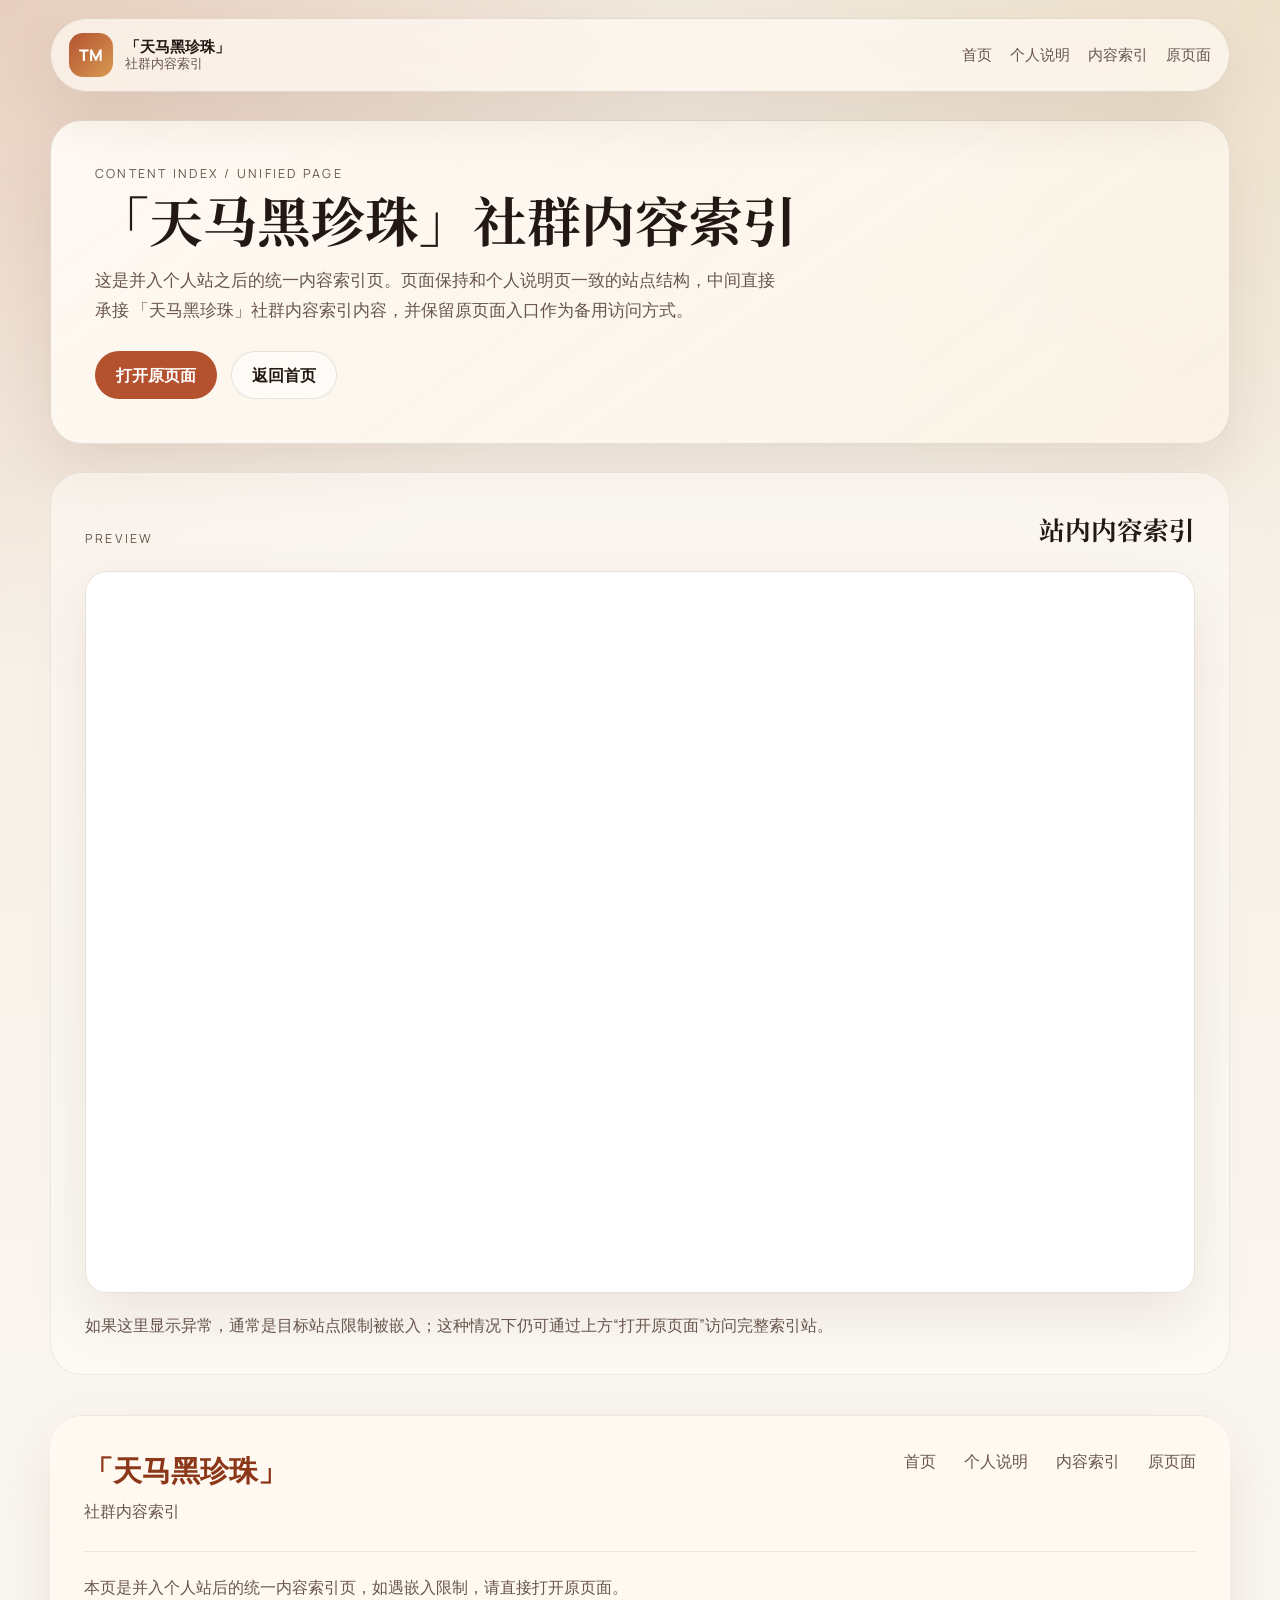
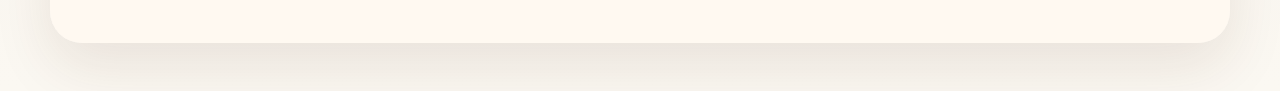
==== content-index.html @ 1438f0da "Integrate content index into site" ====
<!DOCTYPE html>
<html lang="zh-CN">
  <head>
    <meta charset="UTF-8" />
    <meta name="viewport" content="width=device-width, initial-scale=1.0" />
    <title>「天马黑珍珠」社群内容索引</title>
    <meta
      name="description"
      content="站内独立页面预览「天马黑珍珠」社群内容索引。"
    />
    <link rel="preconnect" href="https://fonts.googleapis.com" />
    <link rel="preconnect" href="https://fonts.gstatic.com" crossorigin />
    <link
      href="https://fonts.googleapis.com/css2?family=Manrope:wght@400;500;700;800&family=Noto+Serif+SC:wght@400;600;700&display=swap"
      rel="stylesheet"
    />
    <link rel="stylesheet" href="./styles.css" />
  </head>
  <body>
    <div class="page-shell">
      <header class="site-header">
        <a class="brand" href="./index.html">
          <span class="brand-mark">TM</span>
          <span class="brand-copy">
            <strong>「天马黑珍珠」</strong>
            <small>社群内容索引</small>
          </span>
        </a>
        <nav class="top-nav">
          <a href="./index.html">首页</a>
          <a href="./profile.html">个人说明</a>
          <a href="./content-index.html">内容索引</a>
          <a href="https://yema-29129.github.io/tianmaheizhenzhu/" target="_blank" rel="noreferrer">原页面</a>
        </nav>
      </header>

      <main>
        <section class="hero hero-single">
          <div class="hero-copy">
            <p class="eyebrow">Content Index / Unified Page</p>
            <h1>「天马黑珍珠」社群内容索引</h1>
            <p class="hero-text">
              这是并入个人站之后的统一内容索引页。页面保持和个人说明页一致的站点结构，中间直接承接
              「天马黑珍珠」社群内容索引内容，并保留原页面入口作为备用访问方式。
            </p>
            <div class="hero-actions">
              <a class="button primary" href="https://yema-29129.github.io/tianmaheizhenzhu/" target="_blank" rel="noreferrer">打开原页面</a>
              <a class="button secondary" href="./index.html">返回首页</a>
            </div>
          </div>
        </section>

        <section class="section embed-section">
          <div class="section-heading">
            <p class="section-kicker">Preview</p>
            <h2>站内内容索引</h2>
          </div>
          <div class="embed-frame-shell">
            <iframe
              class="embed-frame"
              src="https://yema-29129.github.io/tianmaheizhenzhu/"
              title="天马黑珍珠社群内容索引"
              loading="lazy"
              referrerpolicy="no-referrer"
            ></iframe>
          </div>
          <p class="embed-note">如果这里显示异常，通常是目标站点限制被嵌入；这种情况下仍可通过上方“打开原页面”访问完整索引站。</p>
        </section>
      </main>

      <footer class="site-footer">
        <div class="footer-brand">
          <strong>「天马黑珍珠」</strong>
          <span>社群内容索引</span>
        </div>
        <nav class="footer-nav">
          <a href="./index.html">首页</a>
          <a href="./profile.html">个人说明</a>
          <a href="./content-index.html">内容索引</a>
          <a href="https://yema-29129.github.io/tianmaheizhenzhu/" target="_blank" rel="noreferrer">原页面</a>
        </nav>
        <div class="footer-meta">
          <p>本页是并入个人站后的统一内容索引页，如遇嵌入限制，请直接打开原页面。</p>
        </div>
      </footer>
    </div>
  </body>
</html>
---- styles.css ----
:root {
  --bg: #f7f1e8;
  --bg-soft: #fffaf2;
  --surface: rgba(255, 248, 240, 0.84);
  --surface-strong: #fffdf8;
  --text: #241815;
  --muted: #68554e;
  --line: rgba(54, 28, 18, 0.12);
  --accent: #b4522f;
  --accent-strong: #8c3717;
  --shadow: 0 24px 60px rgba(80, 36, 16, 0.1);
  --radius-xl: 32px;
  --radius-lg: 22px;
  --radius-md: 16px;
  --container: 1180px;
}

* {
  box-sizing: border-box;
}

html {
  scroll-behavior: smooth;
}

body {
  margin: 0;
  color: var(--text);
  background:
    radial-gradient(circle at top left, rgba(180, 82, 47, 0.18), transparent 32%),
    radial-gradient(circle at top right, rgba(209, 166, 87, 0.15), transparent 28%),
    linear-gradient(180deg, #f3ebdf 0%, #f7f1e8 40%, #fbf8f2 100%);
  font-family: "Manrope", sans-serif;
}

img {
  display: block;
  max-width: 100%;
}

a {
  color: inherit;
  text-decoration: none;
}

.page-shell {
  width: min(var(--container), calc(100% - 32px));
  margin: 0 auto;
  padding: 18px 0 48px;
}

.site-header {
  position: sticky;
  top: 16px;
  z-index: 10;
  display: flex;
  align-items: center;
  justify-content: space-between;
  gap: 20px;
  padding: 14px 18px;
  background: rgba(255, 250, 242, 0.7);
  backdrop-filter: blur(16px);
  border: 1px solid var(--line);
  border-radius: 999px;
  box-shadow: var(--shadow);
}

.brand {
  display: inline-flex;
  align-items: center;
  gap: 12px;
}

.brand-mark {
  display: grid;
  place-items: center;
  width: 44px;
  height: 44px;
  border-radius: 14px;
  background: linear-gradient(135deg, var(--accent), #d89a52);
  color: #fff;
  font-weight: 800;
}

.brand-copy {
  display: flex;
  flex-direction: column;
  line-height: 1.1;
}

.brand-copy strong {
  font-size: 0.95rem;
}

.brand-copy small,
.top-nav a,
.section-kicker,
.content-kicker,
.eyebrow,
.panel-label {
  color: var(--muted);
}

.top-nav {
  display: flex;
  flex-wrap: wrap;
  gap: 18px;
}

.top-nav a {
  font-size: 0.95rem;
}

.hero,
.section,
.content-block {
  margin-top: 28px;
}

.hero {
  display: grid;
  grid-template-columns: 1.25fr 0.75fr;
  gap: 24px;
  padding: 44px;
  border: 1px solid var(--line);
  border-radius: var(--radius-xl);
  background: linear-gradient(145deg, rgba(255, 252, 246, 0.92), rgba(251, 243, 230, 0.85));
  box-shadow: var(--shadow);
}

.hero-single {
  grid-template-columns: 1fr;
}

.hero h1,
.section-heading h2,
.content-head h3,
.note-card h3,
.guide-card h3,
.profile-card h3 {
  font-family: "Noto Serif SC", serif;
}

.hero h1 {
  margin: 8px 0 16px;
  font-size: clamp(2.2rem, 4.2vw, 4.6rem);
  line-height: 1.08;
}

.hero-text {
  max-width: 680px;
  font-size: 1.05rem;
  line-height: 1.8;
  color: var(--muted);
}

.hero-actions {
  display: flex;
  flex-wrap: wrap;
  gap: 14px;
  margin-top: 26px;
}

.button {
  display: inline-flex;
  align-items: center;
  justify-content: center;
  min-height: 48px;
  padding: 0 20px;
  border-radius: 999px;
  border: 1px solid transparent;
  font-weight: 700;
}

.button.primary {
  background: var(--accent);
  color: #fff;
}

.button.secondary {
  border-color: var(--line);
  background: rgba(255, 255, 255, 0.55);
}

.hero-stats {
  display: grid;
  grid-template-columns: repeat(3, minmax(0, 1fr));
  gap: 12px;
  margin: 28px 0 0;
  padding: 0;
  list-style: none;
}

.hero-stats li,
.panel-card,
.note-card,
.quote-card,
.guide-card,
.qr-card,
.link-card,
.contact-card,
.content-block,
.profile-card {
  border: 1px solid var(--line);
  background: var(--surface);
  backdrop-filter: blur(10px);
  box-shadow: var(--shadow);
}

.hero-stats li {
  padding: 18px;
  border-radius: var(--radius-md);
}

.hero-stats strong {
  display: block;
  font-size: 1.4rem;
}

.hero-stats span {
  color: var(--muted);
  font-size: 0.92rem;
}

.hero-panel {
  display: flex;
}

.hero-quick-grid {
  display: grid;
  grid-template-columns: repeat(2, minmax(0, 1fr));
  gap: 14px;
  width: 100%;
}

.quick-card {
  display: flex;
  flex-direction: column;
  gap: 10px;
  min-height: 190px;
  padding: 22px;
  border: 1px solid var(--line);
  border-radius: var(--radius-lg);
  background: rgba(255, 252, 246, 0.9);
  box-shadow: var(--shadow);
  transition: transform 180ms ease, border-color 180ms ease;
}

.quick-card:hover {
  transform: translateY(-4px);
  border-color: rgba(180, 82, 47, 0.35);
}

.quick-card strong {
  font-family: "Noto Serif SC", serif;
  font-size: 1.35rem;
}

.quick-card small,
.quick-kicker {
  color: var(--muted);
  line-height: 1.7;
}

.quick-kicker {
  text-transform: uppercase;
  letter-spacing: 0.14em;
  font-size: 0.75rem;
}

.quick-card-strong {
  background: linear-gradient(160deg, rgba(180, 82, 47, 0.94), rgba(155, 76, 42, 0.9));
  color: #fff7f2;
}

.quick-card-strong .quick-kicker,
.quick-card-strong small {
  color: rgba(255, 247, 242, 0.84);
}

.panel-card {
  align-self: stretch;
  width: 100%;
  padding: 26px;
  border-radius: var(--radius-lg);
}

.panel-card ul {
  margin: 18px 0 0;
  padding-left: 20px;
  color: var(--muted);
  line-height: 1.8;
}

.section {
  padding: 34px;
  border-radius: var(--radius-xl);
  background: rgba(255, 253, 249, 0.52);
  border: 1px solid rgba(54, 28, 18, 0.08);
}

.section-heading {
  display: flex;
  align-items: end;
  justify-content: space-between;
  gap: 20px;
  margin-bottom: 24px;
}

.section-heading h2,
.content-head h3 {
  margin: 4px 0 0;
  font-size: clamp(1.5rem, 2vw, 2.4rem);
}

.section-kicker,
.content-kicker,
.eyebrow {
  margin: 0;
  text-transform: uppercase;
  letter-spacing: 0.18em;
  font-size: 0.78rem;
}

.intro-grid {
  display: grid;
  grid-template-columns: 1fr 1fr 0.9fr;
  gap: 18px;
}

.note-card,
.quote-card {
  padding: 24px;
  border-radius: var(--radius-lg);
}

.note-card p,
.quote-card p,
.content-desc,
.content-item p,
.contact-copy p {
  color: var(--muted);
  line-height: 1.8;
}

.quote-card {
  display: flex;
  align-items: center;
  background: linear-gradient(160deg, rgba(180, 82, 47, 0.96), rgba(140, 55, 23, 0.9));
}

.quote-card p {
  color: #fff4ee;
  font-size: 1.1rem;
}

.link-grid {
  display: grid;
  grid-template-columns: repeat(2, minmax(0, 1fr));
  gap: 18px;
}

.link-card,
.contact-card,
.qr-card {
  border-radius: var(--radius-lg);
  overflow: hidden;
}

.link-card,
.content-item,
.contact-card,
.qr-card figcaption {
  padding: 18px 20px;
}

.story-grid {
  display: grid;
  grid-template-columns: repeat(2, minmax(0, 1fr));
  gap: 18px;
}

.story-card {
  padding: 24px;
  border: 1px solid var(--line);
  border-radius: var(--radius-lg);
  background: var(--surface);
  box-shadow: var(--shadow);
}

.story-card-wide {
  grid-column: 1 / -1;
}

.story-card h3 {
  margin: 0 0 12px;
  font-family: "Noto Serif SC", serif;
  font-size: 1.45rem;
}

.story-card.story-card-wide {
  padding: 18px 20px;
}

.story-card.story-card-wide h3 {
  margin-bottom: 10px;
  font-size: 1.08rem;
  line-height: 1.5;
}

.story-card.story-card-wide .button {
  min-height: 42px;
  padding: 0 16px;
  font-size: 0.95rem;
}

.index-card-head {
  display: flex;
  align-items: start;
  justify-content: space-between;
  gap: 18px;
  margin-bottom: 18px;
}

.index-card-head h3 {
  margin: 0;
}

.index-card-head span {
  color: var(--muted);
  font-size: 0.98rem;
  line-height: 1.6;
  text-align: right;
}

.story-card p,
.story-list li {
  color: var(--muted);
  line-height: 1.85;
}

.story-list {
  margin: 0;
  padding-left: 20px;
}

.profile-stack {
  display: grid;
  gap: 18px;
}

.profile-card {
  padding: 28px;
  border-radius: var(--radius-lg);
}

.profile-card h3 {
  margin: 0 0 14px;
  font-size: 1.5rem;
}

.profile-card p,
.profile-card li {
  color: var(--muted);
  line-height: 1.9;
  font-size: 1.02rem;
}

.profile-card a {
  color: var(--accent-strong);
  text-decoration: underline;
  text-underline-offset: 3px;
}

.site-footer {
  display: grid;
  grid-template-columns: 1fr auto;
  gap: 28px;
  margin-top: 40px;
  padding: 34px;
  border-top: 1px solid rgba(54, 28, 18, 0.08);
  border-radius: var(--radius-xl);
  background: rgba(255, 249, 241, 0.92);
  box-shadow: var(--shadow);
}

.footer-brand {
  display: flex;
  flex-direction: column;
  gap: 8px;
}

.footer-brand strong {
  color: var(--accent-strong);
  font-size: 1.8rem;
}

.footer-brand span,
.footer-meta p,
.footer-nav a {
  color: var(--muted);
}

.footer-nav {
  display: flex;
  flex-wrap: wrap;
  justify-content: flex-end;
  gap: 28px;
}

.footer-meta {
  grid-column: 1 / -1;
  padding-top: 22px;
  border-top: 1px solid rgba(54, 28, 18, 0.08);
}

.footer-meta p {
  margin: 0 0 8px;
  line-height: 1.7;
}

.embed-section {
  min-height: 70vh;
}

.embed-frame-shell {
  overflow: hidden;
  border: 1px solid var(--line);
  border-radius: var(--radius-lg);
  background: rgba(255, 252, 246, 0.92);
  box-shadow: var(--shadow);
}

.embed-frame {
  display: block;
  width: 100%;
  min-height: 80vh;
  border: 0;
  background: #fff;
}

.embed-note {
  margin: 18px 0 0;
  color: var(--muted);
  line-height: 1.8;
}

.ai-layout,
.contact-layout {
  display: grid;
  grid-template-columns: 0.95fr 1.05fr;
  gap: 18px;
  margin-bottom: 24px;
}

.qr-grid {
  display: grid;
  grid-template-columns: repeat(2, minmax(0, 1fr));
  gap: 18px;
}

.ai-works-block {
  margin-top: 18px;
}

.ai-works-grid {
  display: grid;
  grid-template-columns: 1.3fr 0.7fr 0.7fr;
  gap: 18px;
}

.index-section .content-block {
  margin-top: 0;
}

.index-list {
  grid-template-columns: repeat(3, minmax(0, 1fr));
}

.index-item {
  min-height: 136px;
  display: flex;
  align-items: center;
  padding: 24px;
}

.index-item h4 {
  margin: 0;
  font-size: 1.1rem;
  line-height: 1.6;
}

.ai-work-item {
  min-height: 100%;
}

.ai-work-qr {
  background: var(--surface-strong);
}

.ai-work-qr img {
  padding: 20px;
}

.qr-card {
  background: var(--surface-strong);
}

.qr-card img {
  padding: 20px;
}

.section-stack {
  display: grid;
  gap: 18px;
}

.content-block {
  padding: 24px;
  border-radius: var(--radius-lg);
}

.content-head {
  display: flex;
  justify-content: space-between;
  gap: 18px;
  margin-bottom: 20px;
}

.content-desc {
  max-width: 520px;
  margin: 0;
}

.content-list {
  display: grid;
  grid-template-columns: repeat(auto-fit, minmax(220px, 1fr));
  gap: 14px;
}

.content-item {
  display: block;
  border: 1px solid var(--line);
  border-radius: var(--radius-md);
  background: var(--surface-strong);
  transition: transform 180ms ease, border-color 180ms ease, box-shadow 180ms ease;
}

.content-item:hover {
  transform: translateY(-4px);
  border-color: rgba(180, 82, 47, 0.4);
  box-shadow: 0 18px 30px rgba(80, 36, 16, 0.08);
}

.content-item h4 {
  margin: 0 0 8px;
  font-size: 1rem;
  line-height: 1.5;
}

.inline-chips {
  display: inline-flex;
  flex-wrap: wrap;
  gap: 8px;
  margin-left: 12px;
  vertical-align: middle;
}

.meta-row {
  display: flex;
  flex-wrap: wrap;
  gap: 8px;
  margin-bottom: 12px;
}

.meta-chip {
  padding: 5px 10px;
  border-radius: 999px;
  background: #f4e5d8;
  color: var(--accent-strong);
  font-size: 0.76rem;
  font-weight: 700;
}

.link-card {
  display: flex;
  align-items: center;
  min-height: 96px;
  background: var(--surface);
  font-weight: 700;
}

.contact-card {
  display: grid;
  grid-template-columns: 200px 1fr;
  background: var(--surface-strong);
}

.contact-image-link {
  display: block;
  height: 100%;
}

.contact-card img {
  width: 100%;
  height: 100%;
  object-fit: contain;
  background: #fff;
}

.contact-links {
  display: flex;
  flex-direction: column;
  gap: 12px;
  justify-content: center;
  padding: 20px;
}

.contact-links a {
  font-weight: 700;
}

.profile-contact-card {
  display: grid;
  grid-template-columns: 1fr 220px;
  gap: 24px;
  align-items: center;
}

.profile-contact-copy {
  min-width: 0;
}

.profile-contact-media {
  display: flex;
  justify-content: center;
  align-items: center;
  padding: 12px;
  border: 1px solid var(--line);
  border-radius: var(--radius-lg);
  background: rgba(255, 252, 246, 0.92);
}

.profile-contact-media img {
  width: 100%;
  max-width: 180px;
  height: auto;
  border-radius: 20px;
  object-fit: contain;
}

@media (max-width: 960px) {
  .site-header,
  .section-heading,
  .content-head,
  .hero,
  .intro-grid,
  .ai-layout,
  .contact-layout,
  .contact-card,
  .profile-contact-card {
    grid-template-columns: 1fr;
  }

  .site-header,
  .section-heading,
  .content-head {
    display: grid;
  }

  .hero {
    padding: 28px;
  }

  .story-grid,
  .link-grid,
  .qr-grid,
  .hero-quick-grid,
  .ai-works-grid,
  .index-list {
    grid-template-columns: 1fr;
  }

  .site-footer {
    grid-template-columns: 1fr;
  }

  .footer-nav {
    justify-content: flex-start;
    gap: 16px;
  }
}

@media (max-width: 640px) {
  .page-shell {
    width: min(var(--container), calc(100% - 20px));
  }

  .site-header {
    top: 10px;
    border-radius: 26px;
  }

  .top-nav {
    gap: 12px;
  }

  .section,
  .content-block {
    padding: 22px;
  }

  .hero-stats {
    grid-template-columns: 1fr;
  }
}
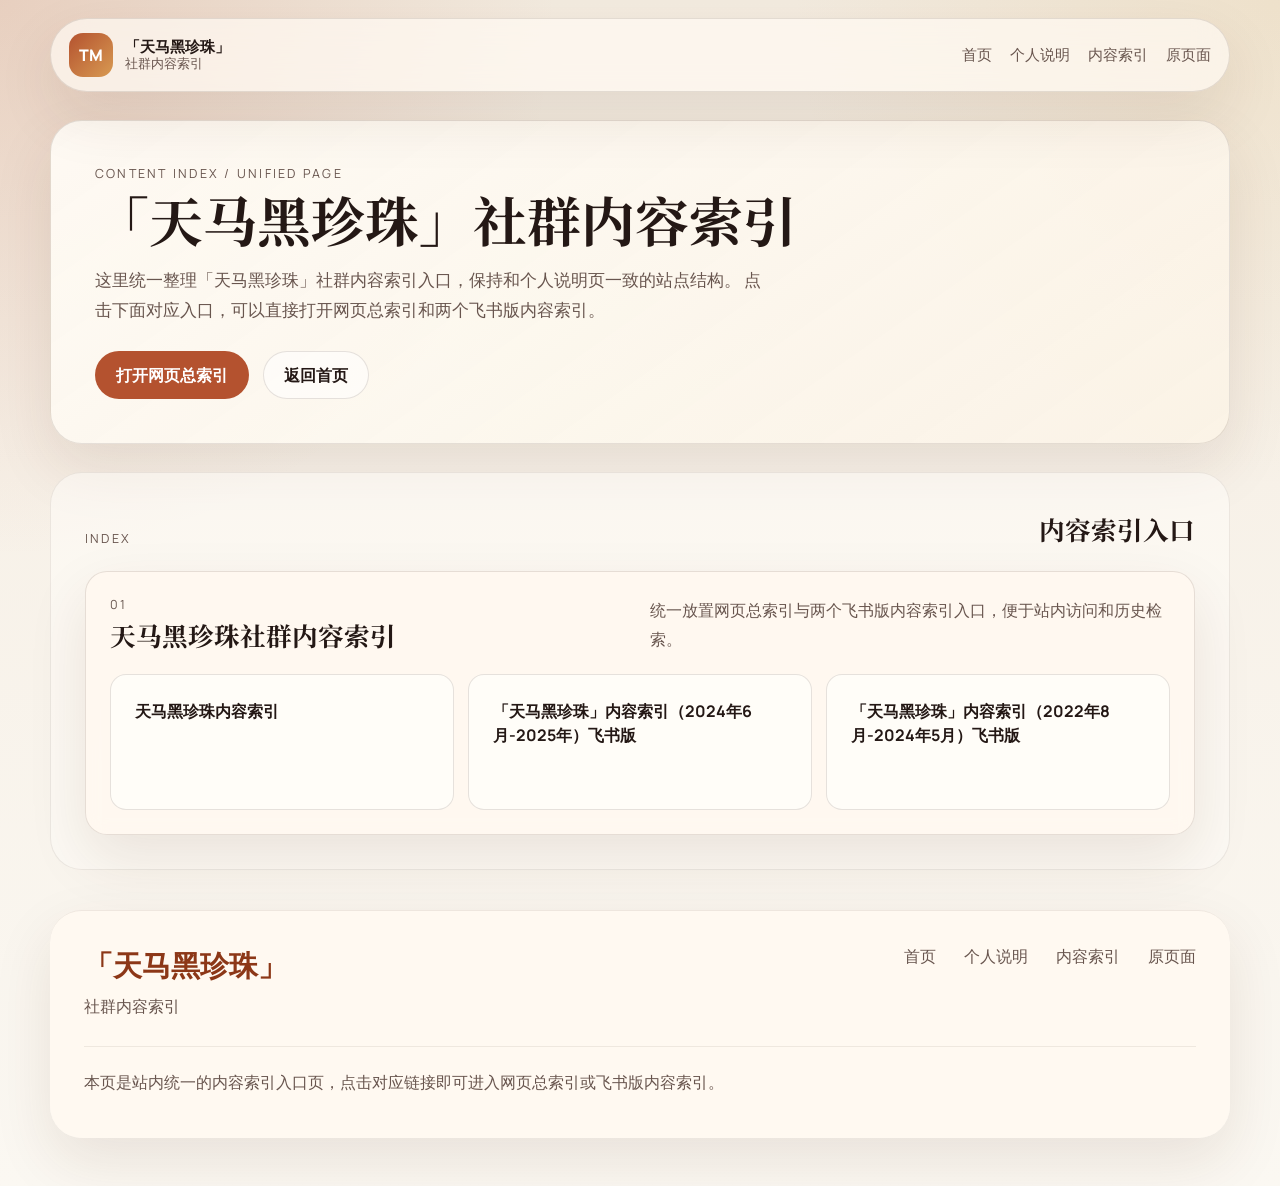
==== commit 27cb15ae: "Replace embedded content index with link page" ====
--- a/content-index.html
+++ b/content-index.html
@@ -6,7 +6,7 @@
     <title>「天马黑珍珠」社群内容索引</title>
     <meta
       name="description"
-      content="站内独立页面预览「天马黑珍珠」社群内容索引。"
+      content="站内统一整理「天马黑珍珠」社群内容索引入口。"
     />
     <link rel="preconnect" href="https://fonts.googleapis.com" />
     <link rel="preconnect" href="https://fonts.gstatic.com" crossorigin />
@@ -40,31 +40,41 @@
             <p class="eyebrow">Content Index / Unified Page</p>
             <h1>「天马黑珍珠」社群内容索引</h1>
             <p class="hero-text">
-              这是并入个人站之后的统一内容索引页。页面保持和个人说明页一致的站点结构，中间直接承接
-              「天马黑珍珠」社群内容索引内容，并保留原页面入口作为备用访问方式。
+              这里统一整理「天马黑珍珠」社群内容索引入口，保持和个人说明页一致的站点结构。
+              点击下面对应入口，可以直接打开网页总索引和两个飞书版内容索引。
             </p>
             <div class="hero-actions">
-              <a class="button primary" href="https://yema-29129.github.io/tianmaheizhenzhu/" target="_blank" rel="noreferrer">打开原页面</a>
+              <a class="button primary" href="https://yema-29129.github.io/tianmaheizhenzhu/" target="_blank" rel="noreferrer">打开网页总索引</a>
               <a class="button secondary" href="./index.html">返回首页</a>
             </div>
           </div>
         </section>
 
-        <section class="section embed-section">
+        <section class="section index-section">
           <div class="section-heading">
-            <p class="section-kicker">Preview</p>
-            <h2>站内内容索引</h2>
+            <p class="section-kicker">Index</p>
+            <h2>内容索引入口</h2>
           </div>
-          <div class="embed-frame-shell">
-            <iframe
-              class="embed-frame"
-              src="https://yema-29129.github.io/tianmaheizhenzhu/"
-              title="天马黑珍珠社群内容索引"
-              loading="lazy"
-              referrerpolicy="no-referrer"
-            ></iframe>
+          <div class="content-block">
+            <div class="content-head">
+              <div>
+                <p class="content-kicker">01</p>
+                <h3>天马黑珍珠社群内容索引</h3>
+              </div>
+              <p class="content-desc">统一放置网页总索引与两个飞书版内容索引入口，便于站内访问和历史检索。</p>
+            </div>
+            <div class="content-list index-list">
+              <a class="content-item index-item" href="https://yema-29129.github.io/tianmaheizhenzhu/" target="_blank" rel="noreferrer">
+                <h4>天马黑珍珠内容索引</h4>
+              </a>
+              <a class="content-item index-item" href="https://raayg17e4m.feishu.cn/wiki/QuOnw3mskiLfRUkYK61cv2phnAe?from=from_copylink" target="_blank" rel="noreferrer">
+                <h4>「天马黑珍珠」内容索引（2024年6月-2025年）飞书版</h4>
+              </a>
+              <a class="content-item index-item" href="https://raayg17e4m.feishu.cn/wiki/wikcnLWhyopDy23ac5sgY7Gh6fh?from=from_copylink" target="_blank" rel="noreferrer">
+                <h4>「天马黑珍珠」内容索引（2022年8月-2024年5月）飞书版</h4>
+              </a>
+            </div>
           </div>
-          <p class="embed-note">如果这里显示异常，通常是目标站点限制被嵌入；这种情况下仍可通过上方“打开原页面”访问完整索引站。</p>
         </section>
       </main>
 
@@ -80,7 +90,7 @@
           <a href="https://yema-29129.github.io/tianmaheizhenzhu/" target="_blank" rel="noreferrer">原页面</a>
         </nav>
         <div class="footer-meta">
-          <p>本页是并入个人站后的统一内容索引页，如遇嵌入限制，请直接打开原页面。</p>
+          <p>本页是站内统一的内容索引入口页，点击对应链接即可进入网页总索引或飞书版内容索引。</p>
         </div>
       </footer>
     </div>
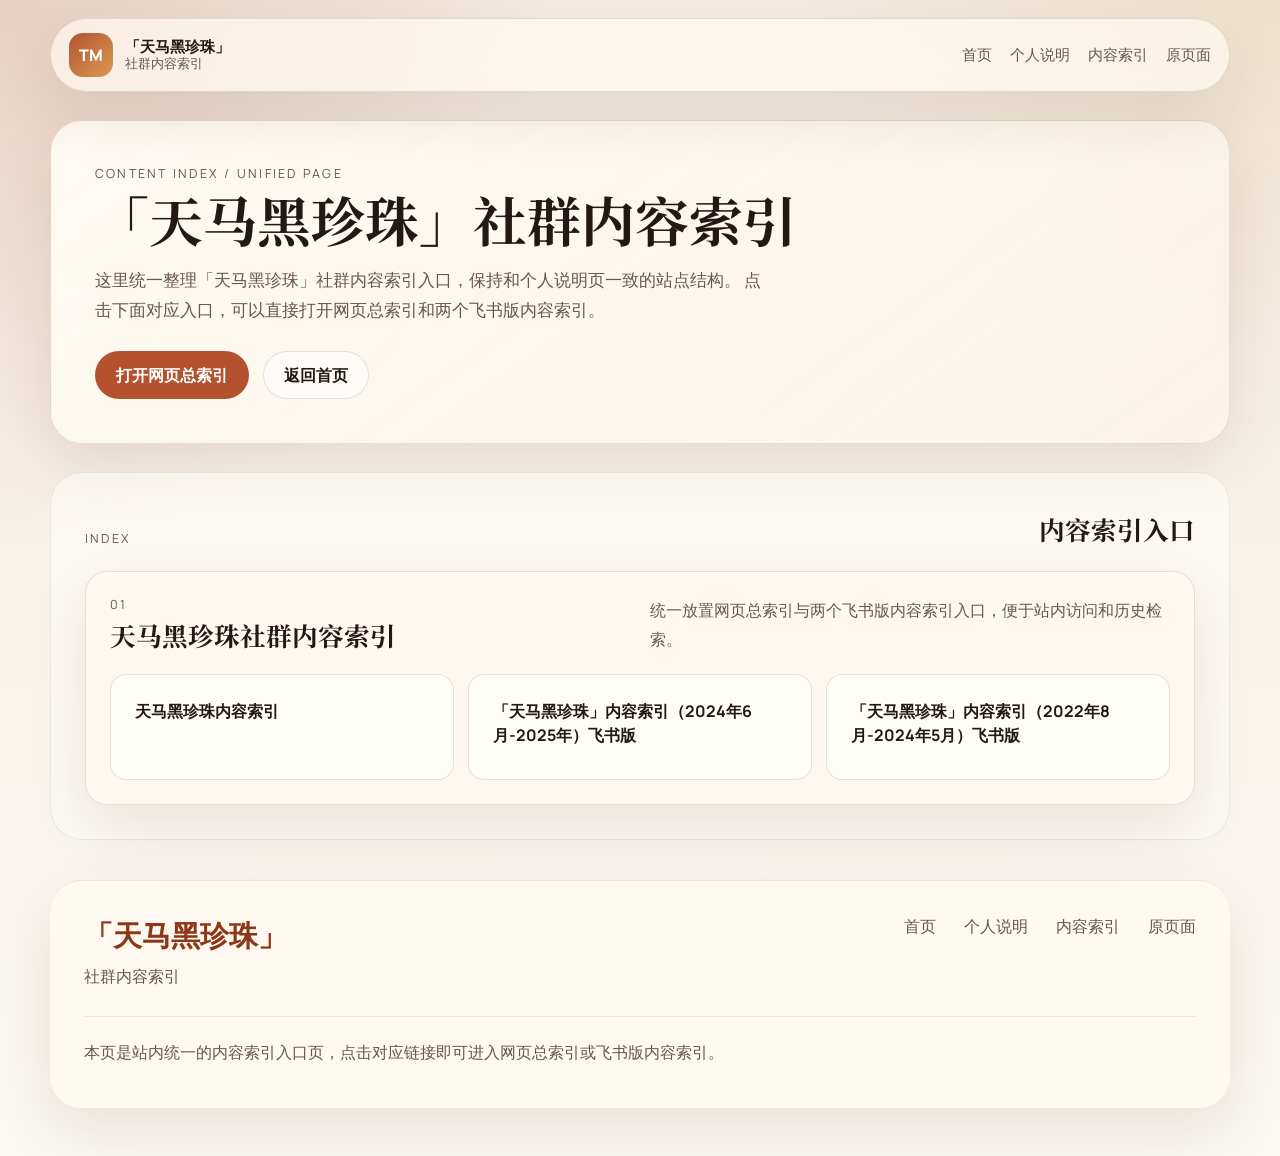
==== commit 92fe2159: "Add Baidu analytics tracking" ====
--- a/content-index.html
+++ b/content-index.html
@@ -14,6 +14,15 @@
       href="https://fonts.googleapis.com/css2?family=Manrope:wght@400;500;700;800&family=Noto+Serif+SC:wght@400;600;700&display=swap"
       rel="stylesheet"
     />
+    <script>
+      var _hmt = _hmt || [];
+      (function () {
+        var hm = document.createElement("script");
+        hm.src = "https://hm.baidu.com/hm.js?55c495f2ea4ed438c098589f9b8940dc";
+        var s = document.getElementsByTagName("script")[0];
+        s.parentNode.insertBefore(hm, s);
+      })();
+    </script>
     <link rel="stylesheet" href="./styles.css" />
   </head>
   <body>
--- a/styles.css
+++ b/styles.css
@@ -578,9 +578,9 @@
 }
 
 .index-item {
-  min-height: 136px;
-  display: flex;
-  align-items: center;
+  min-height: 0;
+  display: flex;
+  align-items: flex-start;
   padding: 24px;
 }
 
